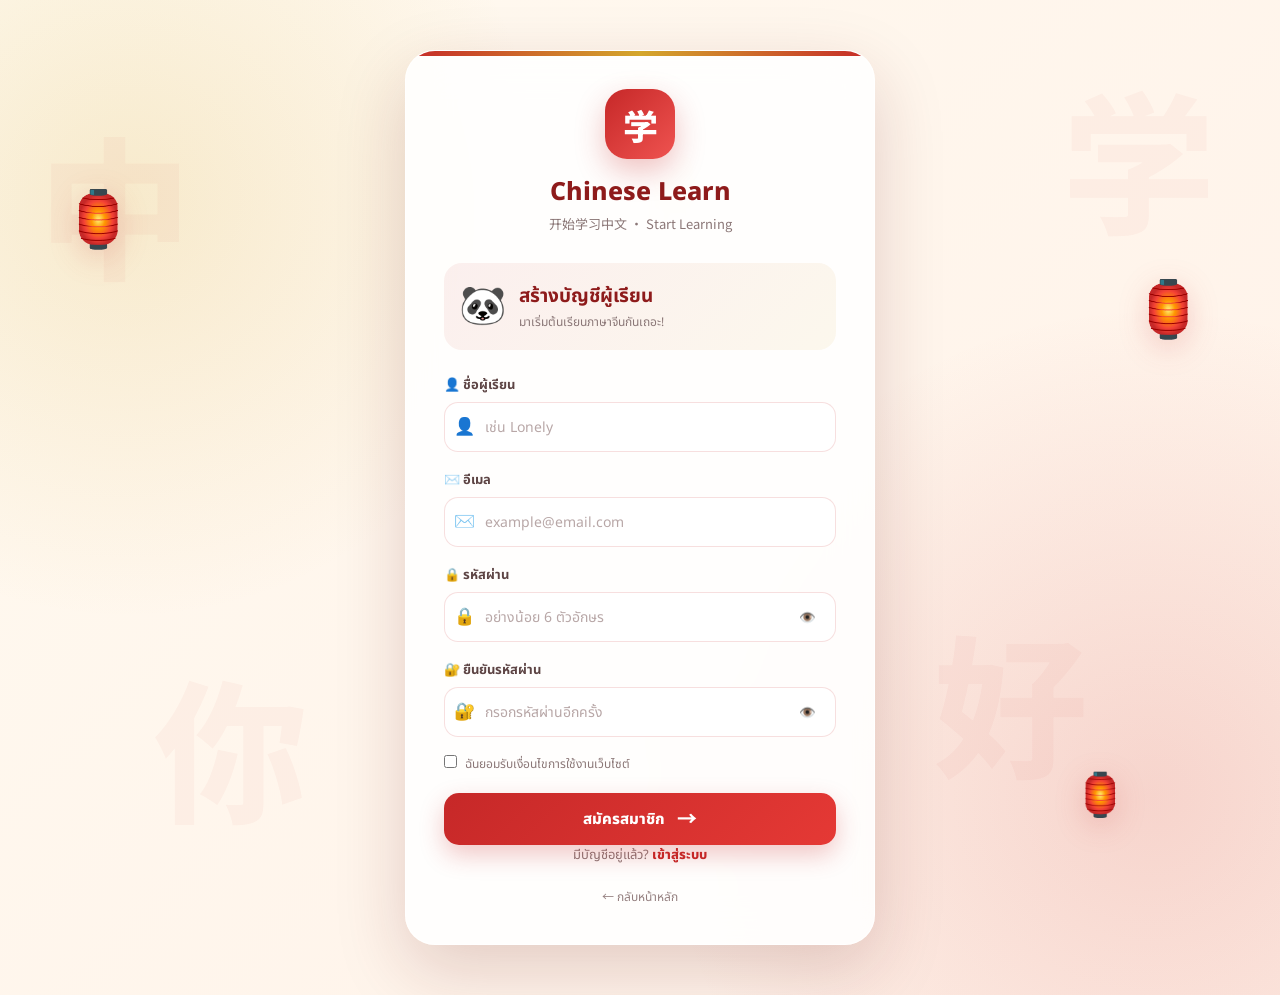
==== signup.html @ ebacd73e "Add files via upload" ====
<!DOCTYPE html>
<html lang="th">
<head>

    <meta charset="UTF-8">

    <meta
        name="viewport"
        content="width=device-width, initial-scale=1.0"
    >

    <title>Sign Up | Chinese Learn</title>

    <link rel="stylesheet" href="auth.css">

</head>

<body>

    <!-- Background -->
    <div class="chinese-bg">
        <span>中</span>
        <span>学</span>
        <span>你</span>
        <span>好</span>
        <span>语</span>
        <span>言</span>
    </div>

    <!-- Lanterns -->
    <div class="lantern lantern-1">🏮</div>
    <div class="lantern lantern-2">🏮</div>
    <div class="lantern lantern-3">🏮</div>

    <main class="auth-container">

        <div class="auth-card signup-card">

            <!-- Logo -->
            <div class="auth-logo">

                <div class="logo-circle">
                    学
                </div>

                <h1>Chinese Learn</h1>

                <p>
                    开始学习中文 · Start Learning
                </p>

            </div>

            <!-- Title -->
            <div class="auth-title">

                <span class="title-icon">
                    🐼
                </span>

                <div>

                    <h2>
                        สร้างบัญชีผู้เรียน
                    </h2>

                    <p>
                        มาเริ่มต้นเรียนภาษาจีนกันเถอะ!
                    </p>

                </div>

            </div>

            <!-- Form -->
            <form id="signupForm">

                <!-- Name -->
                <div class="input-group">

                    <label for="signupName">
                        👤 ชื่อผู้เรียน
                    </label>

                    <div class="input-box">

                        <span class="input-icon">
                            👤
                        </span>

                        <input
                            type="text"
                            id="signupName"
                            placeholder="เช่น Lonely"
                            required
                        >

                    </div>

                </div>

                <!-- Email -->
                <div class="input-group">

                    <label for="signupEmail">
                        ✉️ อีเมล
                    </label>

                    <div class="input-box">

                        <span class="input-icon">
                            ✉️
                        </span>

                        <input
                            type="email"
                            id="signupEmail"
                            placeholder="example@email.com"
                            required
                        >

                    </div>

                </div>

                <!-- Password -->
                <div class="input-group">

                    <label for="signupPassword">
                        🔒 รหัสผ่าน
                    </label>

                    <div class="input-box">

                        <span class="input-icon">
                            🔒
                        </span>

                        <input
                            type="password"
                            id="signupPassword"
                            placeholder="อย่างน้อย 6 ตัวอักษร"
                            required
                            minlength="6"
                        >

                        <button
                            type="button"
                            class="password-toggle"
                            onclick="togglePassword('signupPassword', this)"
                        >
                            👁️
                        </button>

                    </div>

                </div>

                <!-- Confirm -->
                <div class="input-group">

                    <label for="confirmPassword">
                        🔐 ยืนยันรหัสผ่าน
                    </label>

                    <div class="input-box">

                        <span class="input-icon">
                            🔐
                        </span>

                        <input
                            type="password"
                            id="confirmPassword"
                            placeholder="กรอกรหัสผ่านอีกครั้ง"
                            required
                        >

                        <button
                            type="button"
                            class="password-toggle"
                            onclick="togglePassword('confirmPassword', this)"
                        >
                            👁️
                        </button>

                    </div>

                </div>

                <!-- Terms -->
                <label class="terms">

                    <input
                        type="checkbox"
                        id="terms"
                        required
                    >

                    <span>
                        ฉันยอมรับเงื่อนไขการใช้งานเว็บไซต์
                    </span>

                </label>

                <!-- Submit -->
                <button
                    type="submit"
                    class="auth-submit"
                >

                    <span>
                        สมัครสมาชิก
                    </span>

                    <span class="button-arrow">
                        →
                    </span>

                </button>

            </form>

            <!-- Login -->
            <div class="switch-auth">

                <p>
                    มีบัญชีอยู่แล้ว?
                    <a href="login.html">
                        เข้าสู่ระบบ
                    </a>
                </p>

            </div>

            <!-- Home -->
            <a
                href="index.html"
                class="home-link"
            >
                ← กลับหน้าหลัก
            </a>

        </div>

    </main>

    <div
        id="toast"
        class="toast"
    ></div>

    <script src="auth.js"></script>
</body>
</html>
---- auth.css ----
/* =========================================
   CHINESE LEARNING AUTH
========================================= */

@import url(
    'https://fonts.googleapis.com/css2?family=Noto+Sans+Thai:wght@300;400;500;600;700;800&family=Noto+Sans+SC:wght@400;500;600;700;800&display=swap'
);

* {
    margin: 0;
    padding: 0;
    box-sizing: border-box;
}

:root {

    --red: #c62828;
    --red-dark: #8e1b1b;
    --red-light: #ef5350;

    --gold: #d4a72c;
    --gold-light: #f5d77a;

    --cream: #fffaf0;
    --white: #ffffff;

    --text: #3a2525;
    --muted: #8b7777;

    --border: rgba(198, 40, 40, .15);

    --shadow:
        0 25px 70px rgba(100, 20, 20, .18);
}

body {

    min-height: 100vh;

    font-family:
        "Noto Sans Thai",
        "Noto Sans SC",
        sans-serif;

    color: var(--text);

    background:
        radial-gradient(
            circle at 10% 20%,
            rgba(212,167,44,.18),
            transparent 30%
        ),

        radial-gradient(
            circle at 90% 80%,
            rgba(198,40,40,.15),
            transparent 35%
        ),

        linear-gradient(
            135deg,
            #fffaf0,
            #fff1e8
        );

    overflow-x: hidden;
}


/* =========================================
   CHINESE BACKGROUND
========================================= */

.chinese-bg {

    position: fixed;

    inset: 0;

    overflow: hidden;

    pointer-events: none;

    z-index: 0;
}

.chinese-bg span {

    position: absolute;

    font-family:
        "Noto Sans SC",
        sans-serif;

    font-size: clamp(
        80px,
        12vw,
        180px
    );

    font-weight: 800;

    color: rgba(
        198,
        40,
        40,
        .035
    );

    animation:
        floatChinese 12s
        ease-in-out
        infinite;
}

.chinese-bg span:nth-child(1) {
    left: 3%;
    top: 10%;
}

.chinese-bg span:nth-child(2) {
    right: 5%;
    top: 5%;
    animation-delay: 2s;
}

.chinese-bg span:nth-child(3) {
    left: 12%;
    bottom: 5%;
    animation-delay: 4s;
}

.chinese-bg span:nth-child(4) {
    right: 15%;
    bottom: 10%;
    animation-delay: 1s;
}

.chinese-bg span:nth-child(5) {
    left: 45%;
    top: 8%;
    animation-delay: 3s;
}

.chinese-bg span:nth-child(6) {
    right: 40%;
    bottom: 3%;
    animation-delay: 5s;
}

@keyframes floatChinese {

    0%,
    100% {
        transform:
            translateY(0)
            rotate(0deg);
    }

    50% {
        transform:
            translateY(-25px)
            rotate(4deg);
    }
}


/* =========================================
   LANTERNS
========================================= */

.lantern {

    position: fixed;

    font-size: 55px;

    z-index: 1;

    pointer-events: none;

    filter:
        drop-shadow(
            0 8px 15px
            rgba(198,40,40,.2)
        );

    animation:
        lanternFloat
        4s
        ease-in-out
        infinite;
}

.lantern-1 {
    left: 5%;
    top: 20%;
}

.lantern-2 {
    right: 6%;
    top: 30%;
    animation-delay: 1.5s;
}

.lantern-3 {
    right: 12%;
    bottom: 8%;
    font-size: 42px;
    animation-delay: 2.5s;
}

@keyframes lanternFloat {

    0%,
    100% {
        transform:
            translateY(0)
            rotate(-3deg);
    }

    50% {
        transform:
            translateY(-18px)
            rotate(3deg);
    }
}


/* =========================================
   MAIN
========================================= */

.auth-container {

    position: relative;

    z-index: 5;

    min-height: 100vh;

    display: flex;

    align-items: center;

    justify-content: center;

    padding: 50px 20px;
}


/* =========================================
   CARD
========================================= */

.auth-card {

    width: 100%;

    max-width: 470px;

    padding: 38px;

    background:
        rgba(255,255,255,.88);

    border:
        1px solid
        rgba(255,255,255,.8);

    border-radius: 30px;

    box-shadow: var(--shadow);

    backdrop-filter:
        blur(20px);

    animation:
        cardEnter
        .7s
        cubic-bezier(.2,.8,.2,1);

    position: relative;

    overflow: hidden;
}

.auth-card::before {

    content: "";

    position: absolute;

    top: 0;
    left: 0;

    width: 100%;
    height: 5px;

    background:
        linear-gradient(
            90deg,
            var(--red),
            var(--gold),
            var(--red)
        );
}

@keyframes cardEnter {

    from {
        opacity: 0;

        transform:
            translateY(40px)
            scale(.95);
    }

    to {
        opacity: 1;

        transform:
            translateY(0)
            scale(1);
    }
}


/* =========================================
   LOGO
========================================= */

.auth-logo {

    text-align: center;

    margin-bottom: 30px;
}

.logo-circle {

    width: 70px;
    height: 70px;

    margin: auto;

    display: flex;

    align-items: center;
    justify-content: center;

    border-radius: 22px;

    background:
        linear-gradient(
            135deg,
            var(--red),
            var(--red-light)
        );

    color: white;

    font-family:
        "Noto Sans SC",
        sans-serif;

    font-size: 35px;

    font-weight: 800;

    box-shadow:
        0 12px 30px
        rgba(198,40,40,.28);

    animation:
        logoFloat
        3s
        ease-in-out
        infinite;
}

@keyframes logoFloat {

    0%,
    100% {
        transform: translateY(0);
    }

    50% {
        transform: translateY(-6px);
    }
}

.auth-logo h1 {

    margin-top: 14px;

    font-size: 25px;

    font-weight: 800;

    color: var(--red-dark);
}

.auth-logo p {

    margin-top: 3px;

    font-family:
        "Noto Sans SC",
        sans-serif;

    font-size: 13px;

    color: var(--muted);
}


/* =========================================
   TITLE
========================================= */

.auth-title {

    display: flex;

    align-items: center;

    gap: 13px;

    margin-bottom: 25px;

    padding: 15px;

    border-radius: 18px;

    background:
        linear-gradient(
            135deg,
            rgba(198,40,40,.07),
            rgba(212,167,44,.08)
        );
}

.title-icon {

    font-size: 38px;

    animation:
        pandaBounce
        2s
        ease-in-out
        infinite;
}

@keyframes pandaBounce {

    0%,
    100% {
        transform: translateY(0);
    }

    50% {
        transform: translateY(-5px);
    }
}

.auth-title h2 {

    font-size: 19px;

    color: var(--red-dark);

    margin-bottom: 2px;
}

.auth-title p {

    font-size: 12px;

    color: var(--muted);
}


/* =========================================
   INPUT
========================================= */

.input-group {

    margin-bottom: 18px;
}

.input-group label {

    display: block;

    margin-bottom: 7px;

    font-size: 13px;

    font-weight: 700;

    color: #5d4444;
}

.input-box {

    display: flex;

    align-items: center;

    position: relative;

    height: 50px;

    border:
        1.5px solid
        var(--border);

    border-radius: 14px;

    background:
        rgba(255,255,255,.8);

    transition:
        border .25s ease,
        box-shadow .25s ease,
        transform .25s ease;
}

.input-box:focus-within {

    border-color:
        var(--red-light);

    box-shadow:
        0 0 0 4px
        rgba(239,83,80,.1);

    transform:
        translateY(-1px);
}

.input-icon {

    width: 45px;

    text-align: center;

    font-size: 17px;
}

.input-box input {

    width: 100%;

    height: 100%;

    border: none;

    outline: none;

    background: transparent;

    color: var(--text);

    font-family: inherit;

    font-size: 14px;

    padding-right: 45px;
}

.input-box input::placeholder {

    color: #b8a7a7;
}


/* =========================================
   PASSWORD
========================================= */

.password-toggle {

    position: absolute;

    right: 10px;

    width: 35px;
    height: 35px;

    border: none;

    background: transparent;

    cursor: pointer;

    border-radius: 10px;

    transition:
        background .2s ease,
        transform .2s ease;
}

.password-toggle:hover {

    background:
        rgba(198,40,40,.08);

    transform: scale(1.08);
}


/* =========================================
   FORM OPTIONS
========================================= */

.form-options {

    display: flex;

    justify-content: space-between;

    align-items: center;

    margin: 8px 0 20px;

    font-size: 12px;
}

.remember {

    display: flex;

    align-items: center;

    gap: 6px;

    cursor: pointer;
}

.remember input,
.terms input {

    accent-color:
        var(--red);

    cursor: pointer;
}

.form-options a {

    color: var(--red);

    text-decoration: none;

    font-weight: 600;
}

.form-options a:hover {

    text-decoration: underline;
}


/* =========================================
   TERMS
========================================= */

.terms {

    display: flex;

    align-items: flex-start;

    gap: 8px;

    margin: 4px 0 20px;

    font-size: 12px;

    color: var(--muted);

    cursor: pointer;
}


/* =========================================
   SUBMIT
========================================= */

.auth-submit {

    width: 100%;

    height: 52px;

    border: none;

    border-radius: 15px;

    cursor: pointer;

    display: flex;

    align-items: center;

    justify-content: center;

    gap: 12px;

    color: white;

    font-family: inherit;

    font-size: 15px;

    font-weight: 800;

    background:
        linear-gradient(
            135deg,
            var(--red),
            #e53935
        );

    box-shadow:
        0 10px 25px
        rgba(198,40,40,.25);

    position: relative;

    overflow: hidden;

    transition:
        transform .25s ease,
        box-shadow .25s ease;
}

.auth-submit::before {

    content: "";

    position: absolute;

    top: 0;

    left: -100%;

    width: 60%;

    height: 100%;

    background:
        linear-gradient(
            90deg,
            transparent,
            rgba(255,255,255,.35),
            transparent
        );

    transform: skewX(-20deg);

    transition:
        left .6s ease;
}

.auth-submit:hover::before {

    left: 140%;
}

.auth-submit:hover {

    transform:
        translateY(-3px);

    box-shadow:
        0 15px 30px
        rgba(198,40,40,.32);
}

.auth-submit:active {

    transform:
        translateY(0)
        scale(.98);
}

.button-arrow {

    font-size: 20px;

    transition:
        transform .25s ease;
}

.auth-submit:hover .button-arrow {

    transform:
        translateX(5px);
}


/* =========================================
   DIVIDER
========================================= */

.divider {

    display: flex;

    align-items: center;

    gap: 12px;

    margin: 25px 0;

    color: #b6a2a2;

    font-size: 12px;
}

.divider::before,
.divider::after {

    content: "";

    flex: 1;

    height: 1px;

    background:
        #eadcdc;
}


/* =========================================
   SWITCH AUTH
========================================= */

.switch-auth {

    text-align: center;

    font-size: 13px;

    color: var(--muted);
}

.switch-auth a {

    color: var(--red);

    font-weight: 800;

    text-decoration: none;

    transition:
        color .2s ease;
}

.switch-auth a:hover {

    color: var(--red-dark);

    text-decoration: underline;
}


/* =========================================
   HOME
========================================= */

.home-link {

    display: block;

    text-align: center;

    margin-top: 22px;

    color: #947f7f;

    text-decoration: none;

    font-size: 12px;

    transition:
        color .2s ease,
        transform .2s ease;
}

.home-link:hover {

    color: var(--red);

    transform:
        translateX(-3px);
}


/* =========================================
   TOAST
========================================= */

.toast {

    position: fixed;

    left: 50%;

    bottom: 30px;

    transform:
        translate(-50%, 100px);

    padding: 13px 22px;

    border-radius: 999px;

    background:
        #3a2525;

    color: white;

    font-size: 13px;

    box-shadow:
        0 10px 30px
        rgba(0,0,0,.2);

    z-index: 100;

    opacity: 0;

    transition:
        all .35s ease;
}

.toast.show {

    opacity: 1;

    transform:
        translate(-50%, 0);
}


/* =========================================
   DARK MODE
========================================= */

body.dark-mode {

    --cream: #171111;

    --white: #241818;

    --text: #f8eaea;

    --muted: #bba5a5;

    background:
        radial-gradient(
            circle at 10% 20%,
            rgba(198,40,40,.16),
            transparent 30%
        ),

        linear-gradient(
            135deg,
            #171111,
            #241414
        );
}

body.dark-mode .auth-card {

    background:
        rgba(36,24,24,.92);

    border-color:
        rgba(255,255,255,.05);
}

body.dark-mode .auth-logo h1,
body.dark-mode .auth-title h2 {

    color:
        #ffb3aa;
}

body.dark-mode .input-group label {

    color:
        #e3cccc;
}

body.dark-mode .input-box {

    background:
        rgba(255,255,255,.04);

    border-color:
        rgba(255,255,255,.1);
}

body.dark-mode .input-box input {

    color: white;
}

body.dark-mode .divider::before,
body.dark-mode .divider::after {

    background:
        rgba(255,255,255,.1);
}


/* =========================================
   MOBILE
========================================= */

@media (max-width: 600px) {

    .auth-container {

        padding:
            25px 15px;
    }

    .auth-card {

        padding: 27px 20px;

        border-radius: 24px;
    }

    .lantern {

        font-size: 35px;
    }

    .lantern-1 {

        left: 2%;
    }

    .lantern-2 {

        right: 2%;
    }

    .auth-logo h1 {

        font-size: 22px;
    }

    .auth-title h2 {

        font-size: 16px;
    }

    .auth-title p {

        font-size: 11px;
    }

}

@media (max-width: 380px) {

    .auth-card {

        padding: 22px 16px;
    }

    .form-options {

        font-size: 11px;
    }

}


/* =========================================
   ACCESSIBILITY
========================================= */

@media (prefers-reduced-motion: reduce) {

    *,
    *::before,
    *::after {

        animation-duration:
            .01ms !important;

        animation-iteration-count:
            1 !important;

        transition-duration:
            .01ms !important;
    }
}

/* Auth page safety / responsive */
.auth-btn {
    box-sizing: border-box;
}

#toast {
    z-index: 9999;
}
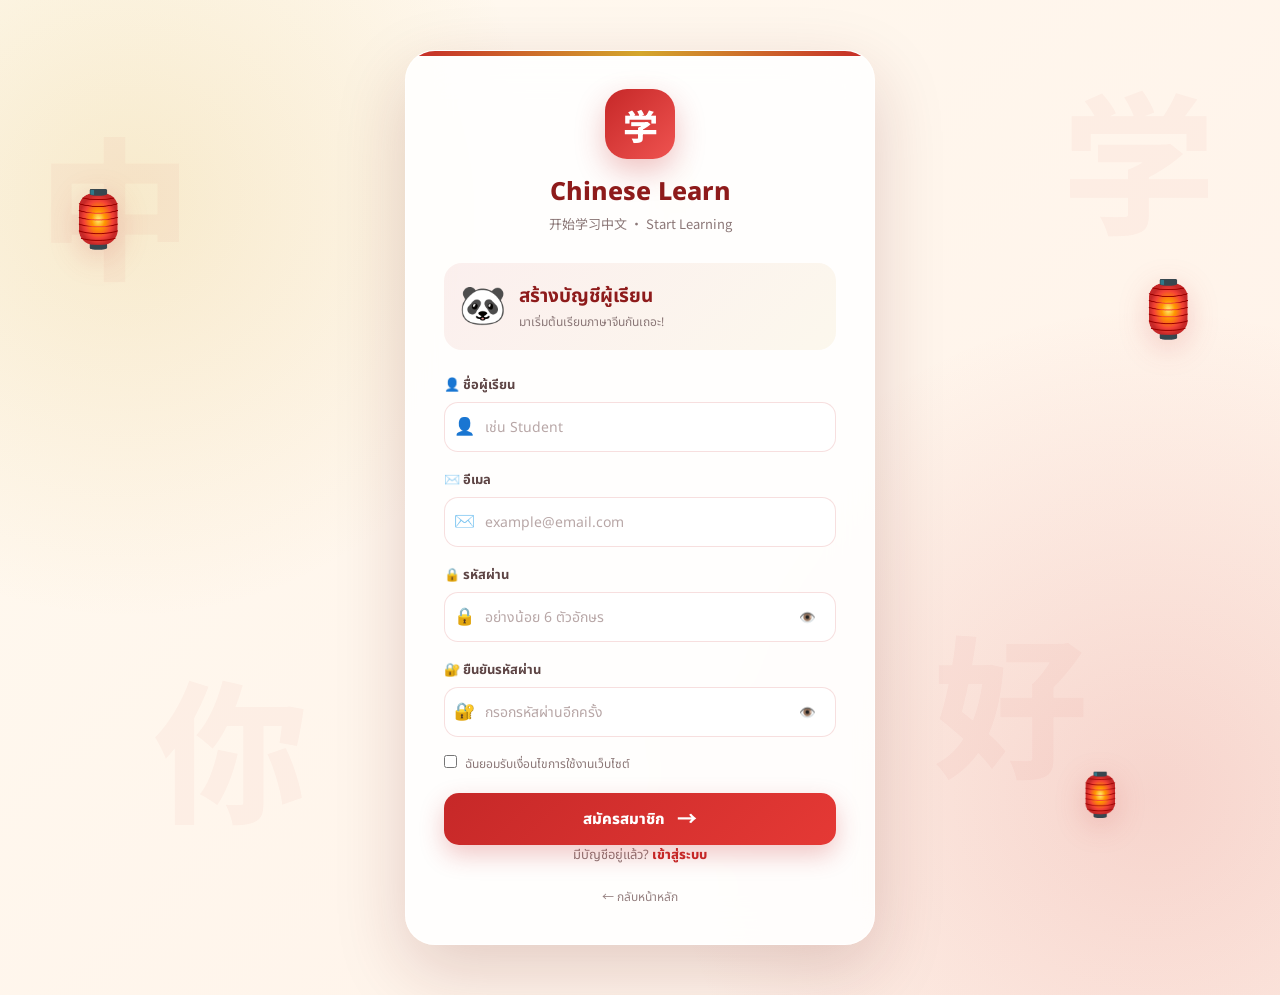
==== commit 2569726b: "Update signup.html" ====
--- a/signup.html
+++ b/signup.html
@@ -91,7 +91,7 @@
                         <input
                             type="text"
                             id="signupName"
-                            placeholder="เช่น Lonely"
+                            placeholder="เช่น Student"
                             required
                         >
 
@@ -252,4 +252,4 @@
 
     <script src="auth.js"></script>
 </body>
-</html>+</html>
